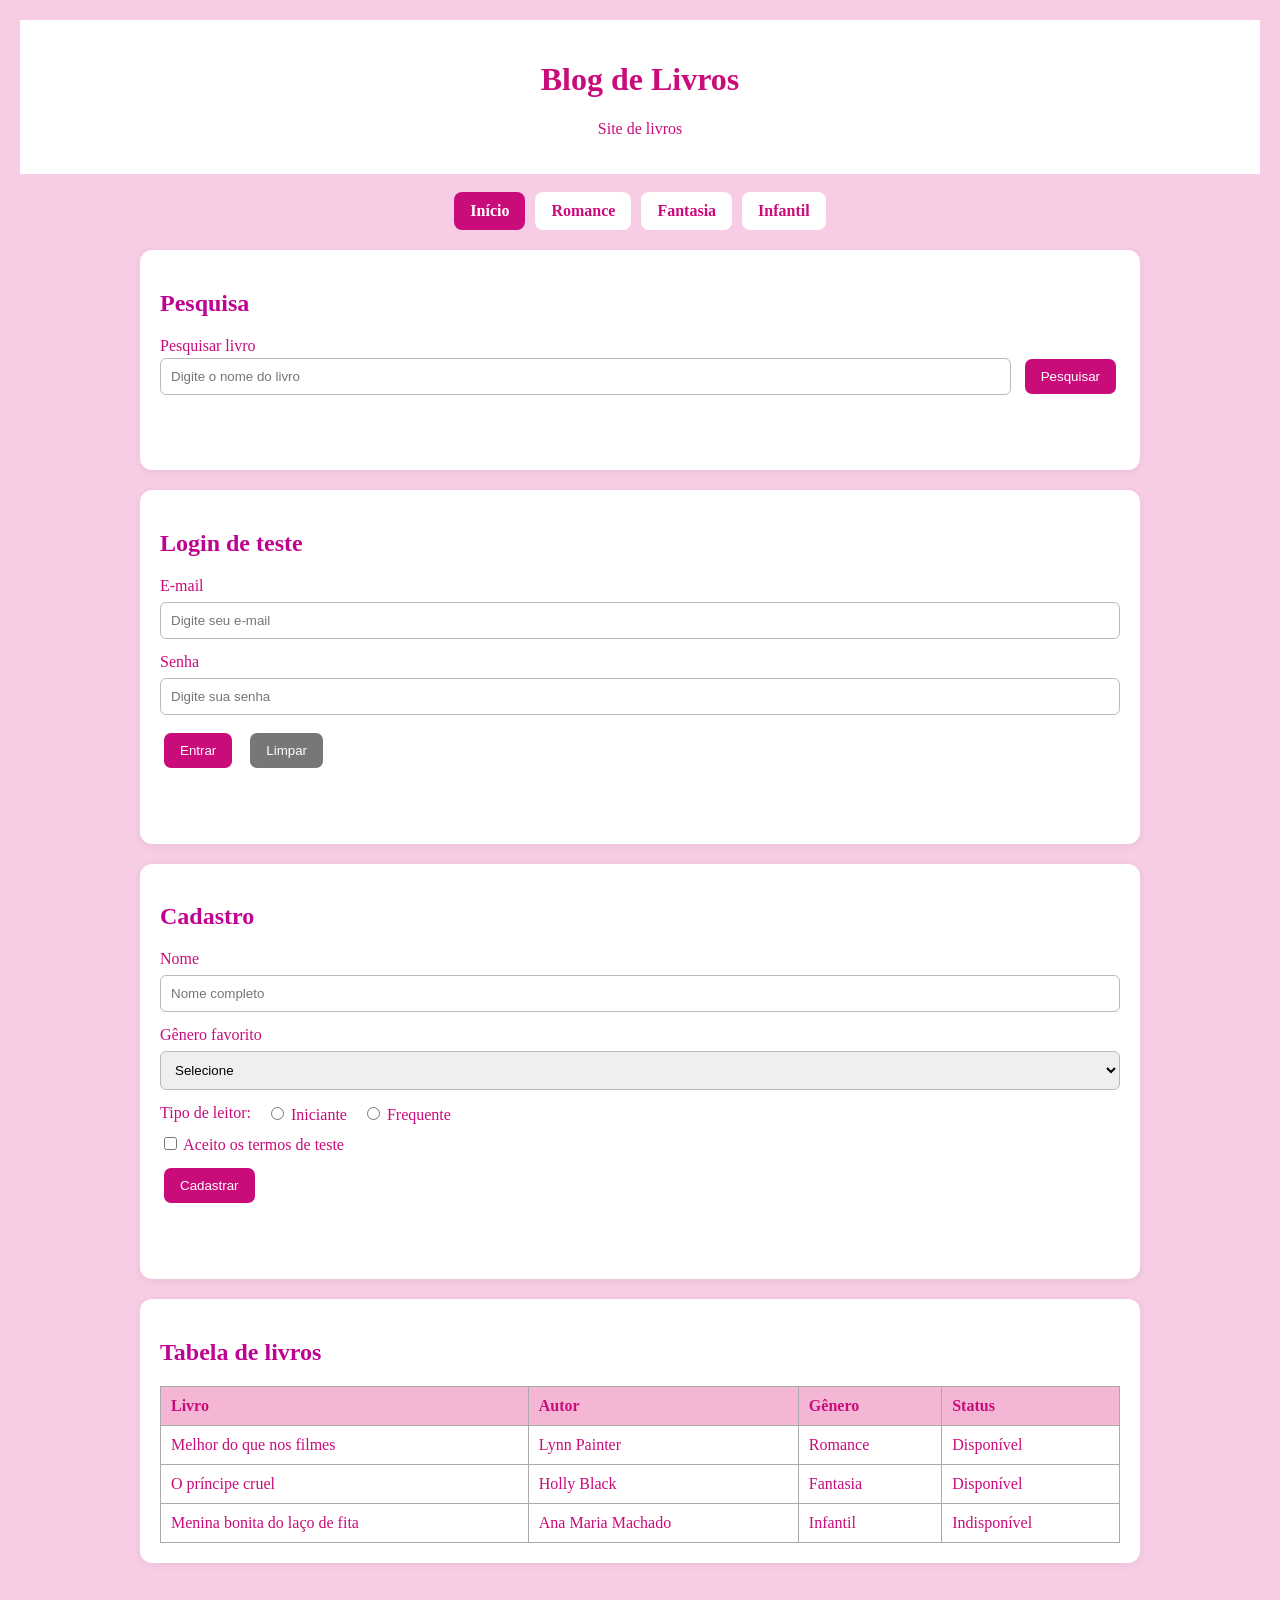
==== index.html @ db93f81b "alterações do código" ====
<!doctype html>
<html lang="pt-br">
  <head>
    <meta charset="UTF-8" />
    <meta name="viewport" content="width=device-width, initial-scale=1.0" />
    <title>Blog de Livros</title>
    <link rel="stylesheet" href="style.css" />
  </head>
  <body>
    <header>
      <h1 id="titulo-principal">Blog de Livros</h1>
      <p>Site de livros</p>
    </header>

    <nav id="menu-principal" class="menu">
      <a id="menu-inicio" class="item-menu ativo" href="index.html">Início</a>
      <a id="menu-romance" class="item-menu" href="index2.html">Romance</a>
      <a id="menu-fantasia" class="item-menu" href="index3.html">Fantasia</a>
      <a id="menu-infantil" class="item-menu" href="index4.html">Infantil</a>
    </nav>

    <main>
      <section class="card">
        <h2>Pesquisa</h2>
        <label for="campo-pesquisa">Pesquisar livro</label>
        <div class="linha">
          <input
            id="campo-pesquisa"
            name="pesquisa"
            class="campo campo-pesquisa"
            placeholder="Digite o nome do livro"
          />
          <button id="botao-pesquisar" class="botao" onclick="pesquisar()">
            Pesquisar
          </button>
        </div>
        <p id="resultado-pesquisa" class="mensagem" aria-live="polite"></p>
      </section>

      <section class="card">
        <h2>Login de teste</h2>
        <label for="email">E-mail</label>
        <input
          id="email"
          name="email"
          class="campo"
          type="email"
          placeholder="Digite seu e-mail"
        />

        <label for="senha">Senha</label>
        <input
          id="senha"
          name="senha"
          class="campo"
          type="password"
          placeholder="Digite sua senha"
        />

        <div class="linha">
          <button id="botao-login" class="botao" onclick="login()">
            Entrar
          </button>
          <button
            id="botao-limpar"
            class="botao secundario"
            onclick="limparLogin()"
          >
            Limpar
          </button>
        </div>
        <p id="mensagem-login" class="mensagem"></p>
      </section>

      <section class="card">
        <h2>Cadastro</h2>
        <label for="nome">Nome</label>
        <input
          id="nome"
          name="nome"
          class="campo"
          placeholder="Nome completo"
        />

        <label for="genero">Gênero favorito</label>
        <select id="genero" name="genero" class="campo">
          <option value="">Selecione</option>
          <option value="romance">Romance</option>
          <option value="fantasia">Fantasia</option>
          <option value="infantil">Infantil</option>
        </select>

        <div class="grupo-opcoes">
          <span>Tipo de leitor:</span>
          <label
            ><input type="radio" name="tipo-leitor" value="iniciante" />
            Iniciante</label
          >
          <label
            ><input type="radio" name="tipo-leitor" value="frequente" />
            Frequente</label
          >
        </div>

        <label class="check">
          <input id="aceite" name="aceite" type="checkbox" /> Aceito os termos
          de teste
        </label>

        <button id="botao-cadastrar" class="botao" onclick="cadastrarUsuario()">
          Cadastrar
        </button>
        <p id="mensagem-cadastro" class="mensagem"></p>
      </section>

      <section class="card">
        <h2>Tabela de livros</h2>
        <table id="tabela-livros">
          <thead>
            <tr>
              <th>Livro</th>
              <th>Autor</th>
              <th>Gênero</th>
              <th>Status</th>
            </tr>
          </thead>
          <tbody>
            <tr>
              <td>Melhor do que nos filmes</td>
              <td>Lynn Painter</td>
              <td>Romance</td>
              <td>Disponível</td>
            </tr>
            <tr>
              <td>O príncipe cruel</td>
              <td>Holly Black</td>
              <td>Fantasia</td>
              <td>Disponível</td>
            </tr>
            <tr>
              <td>Menina bonita do laço de fita</td>
              <td>Ana Maria Machado</td>
              <td>Infantil</td>
              <td>Indisponível</td>
            </tr>
          </tbody>
        </table>
      </section>
    </main>

    <script src="script.js"></script>
  </body>
</html>
---- style.css ----
/* Base */
body {
  margin: 0;
  padding: 20px;
  background: #f7cde5;
  color: #ca0c7b;
  font-family: Georgia, "Times New Roman", serif;
  font-size: 16px;
}

/* Layout */
header {
  margin-bottom: 18px;
  padding: 20px;
  background: #fff;
  text-align: center;
}

main {
  max-width: 1000px;
  margin: auto;
}

.card {
  margin-bottom: 20px;
  padding: 20px;
  background: #fff;
  border-radius: 12px;
  box-shadow: 0 2px 8px #0001;
}

h2 {
  color: #c00290;
}

/* Menu */
.menu {
  display: flex;
  flex-wrap: wrap;
  justify-content: center;
  gap: 10px;
  margin-bottom: 20px;
}

.item-menu {
  padding: 10px 16px;
  background: #fff;
  border-radius: 8px;
}

.item-menu.ativo {
  background: #ca0c7b;
  color: #fff;
}

/* Formulários */
.campo {
  display: block;
  width: 100%;
  box-sizing: border-box;
  margin: 7px 0 14px;
  padding: 10px;
  border: 1px solid #bbb;
  border-radius: 6px;
}

.linha {
  display: flex;
  align-items: center;
  gap: 10px;
}

.linha .campo {
  margin: 0;
}

.grupo-opcoes {
  display: flex;
  flex-wrap: wrap;
  gap: 15px;
  margin: 10px 0;
}

.check {
  display: block;
  margin: 10px 0;
}

/* Botões */
.botao {
  margin: 4px;
  padding: 10px 16px;
  border: 0;
  border-radius: 7px;
  background: #ca0c7b;
  color: #fff;
  cursor: pointer;
}

.botao.secundario {
  background: #777;
}

.botao:disabled {
  opacity: 0.5;
  cursor: not-allowed;
}

.mensagem {
  min-height: 20px;
  font-weight: bold;
}

/* Tabela */
table {
  width: 100%;
  margin-top: 10px;
  border-collapse: collapse;
}

th,
td {
  padding: 10px;
  border: 1px solid #aaa;
  text-align: left;
}

th {
  background: #f3b6d5;
}

tr:hover {
  background: #f0d4e3;
}

/* Links */
a {
  color: #ca0c7b;
  text-decoration: none;
  font-weight: bold;
}

/* Utilitários */
.oculto {
  display: none;
}

/* Responsividade */
@media (max-width: 600px) {
  .linha {
    flex-direction: column;
    align-items: stretch;
  }
}
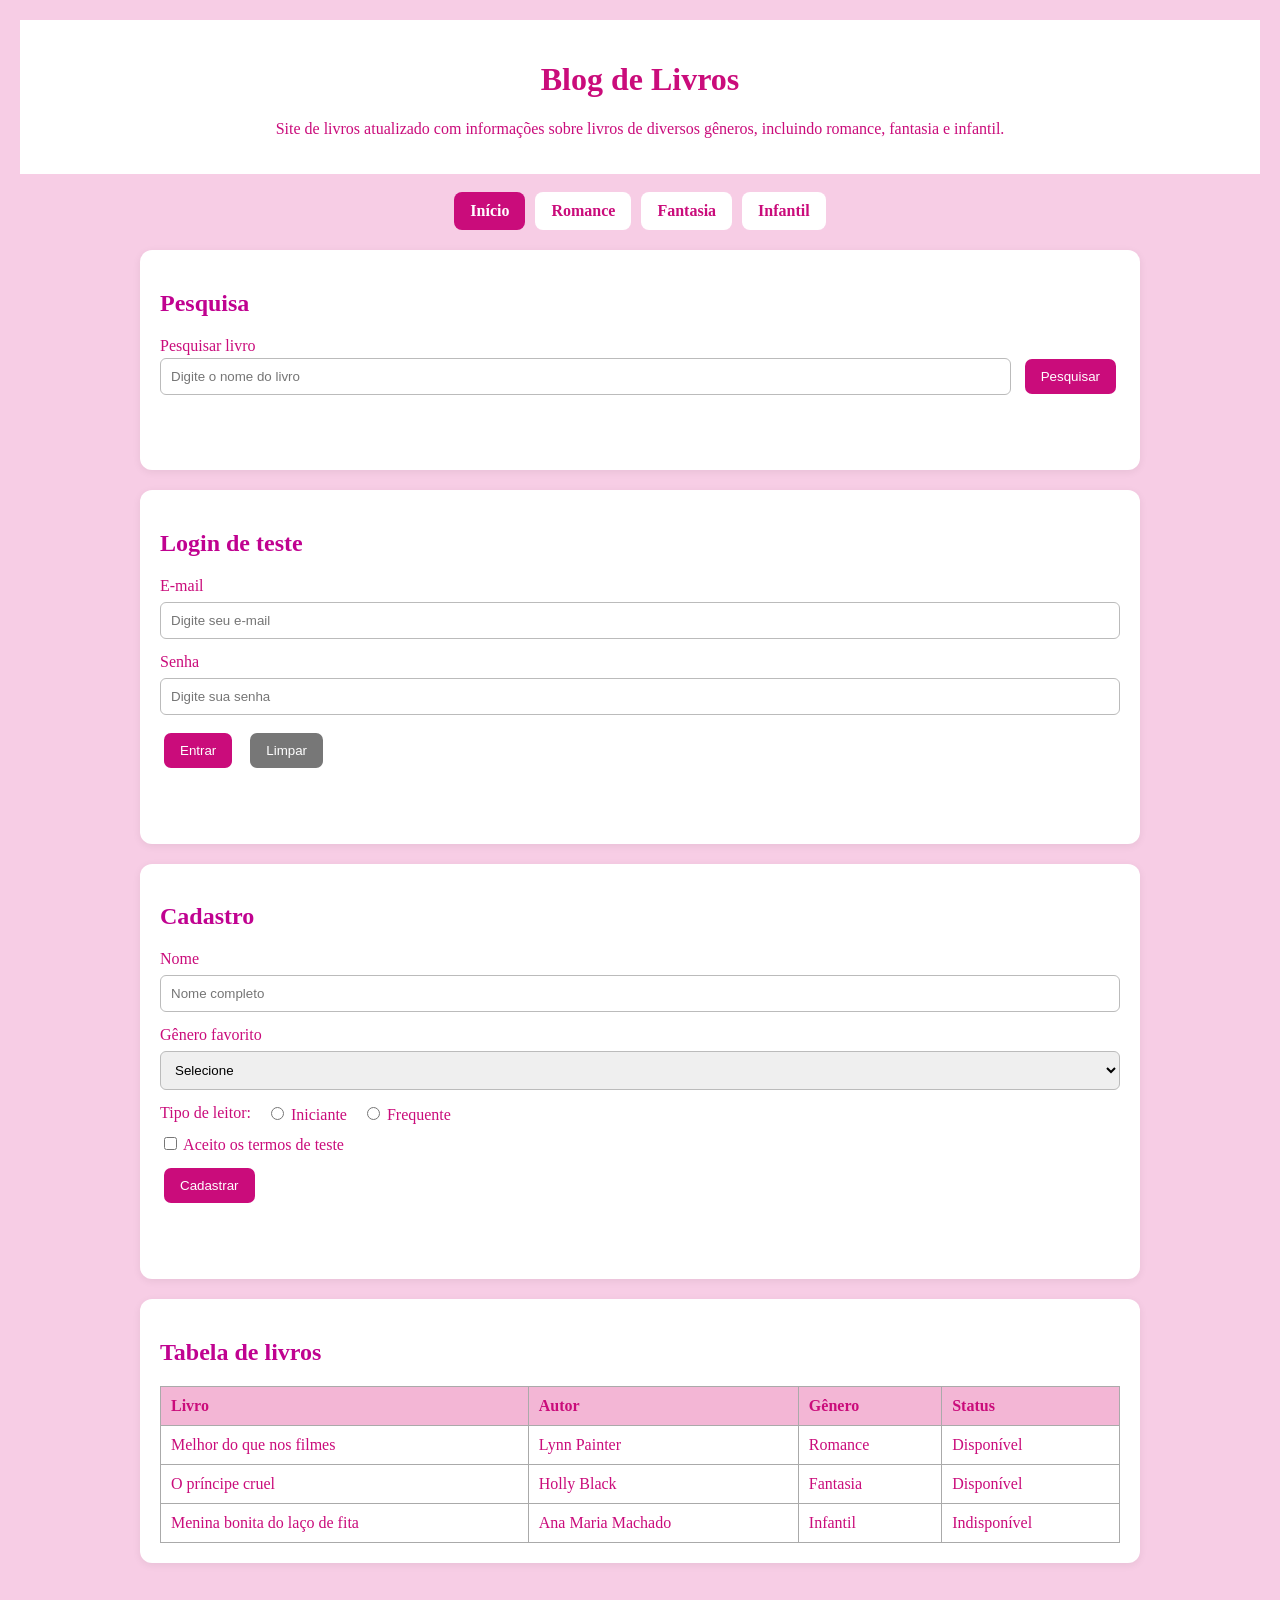
==== commit 9087b9ca: "alteração para teste" ====
--- a/index.html
+++ b/index.html
@@ -9,7 +9,8 @@
   <body>
     <header>
       <h1 id="titulo-principal">Blog de Livros</h1>
-      <p>Site de livros</p>
+      <p>Site de livros atualizado com informações sobre livros de diversos gêneros, incluindo romance, fantasia e infantil.</p
+      </p>
     </header>
 
     <nav id="menu-principal" class="menu">
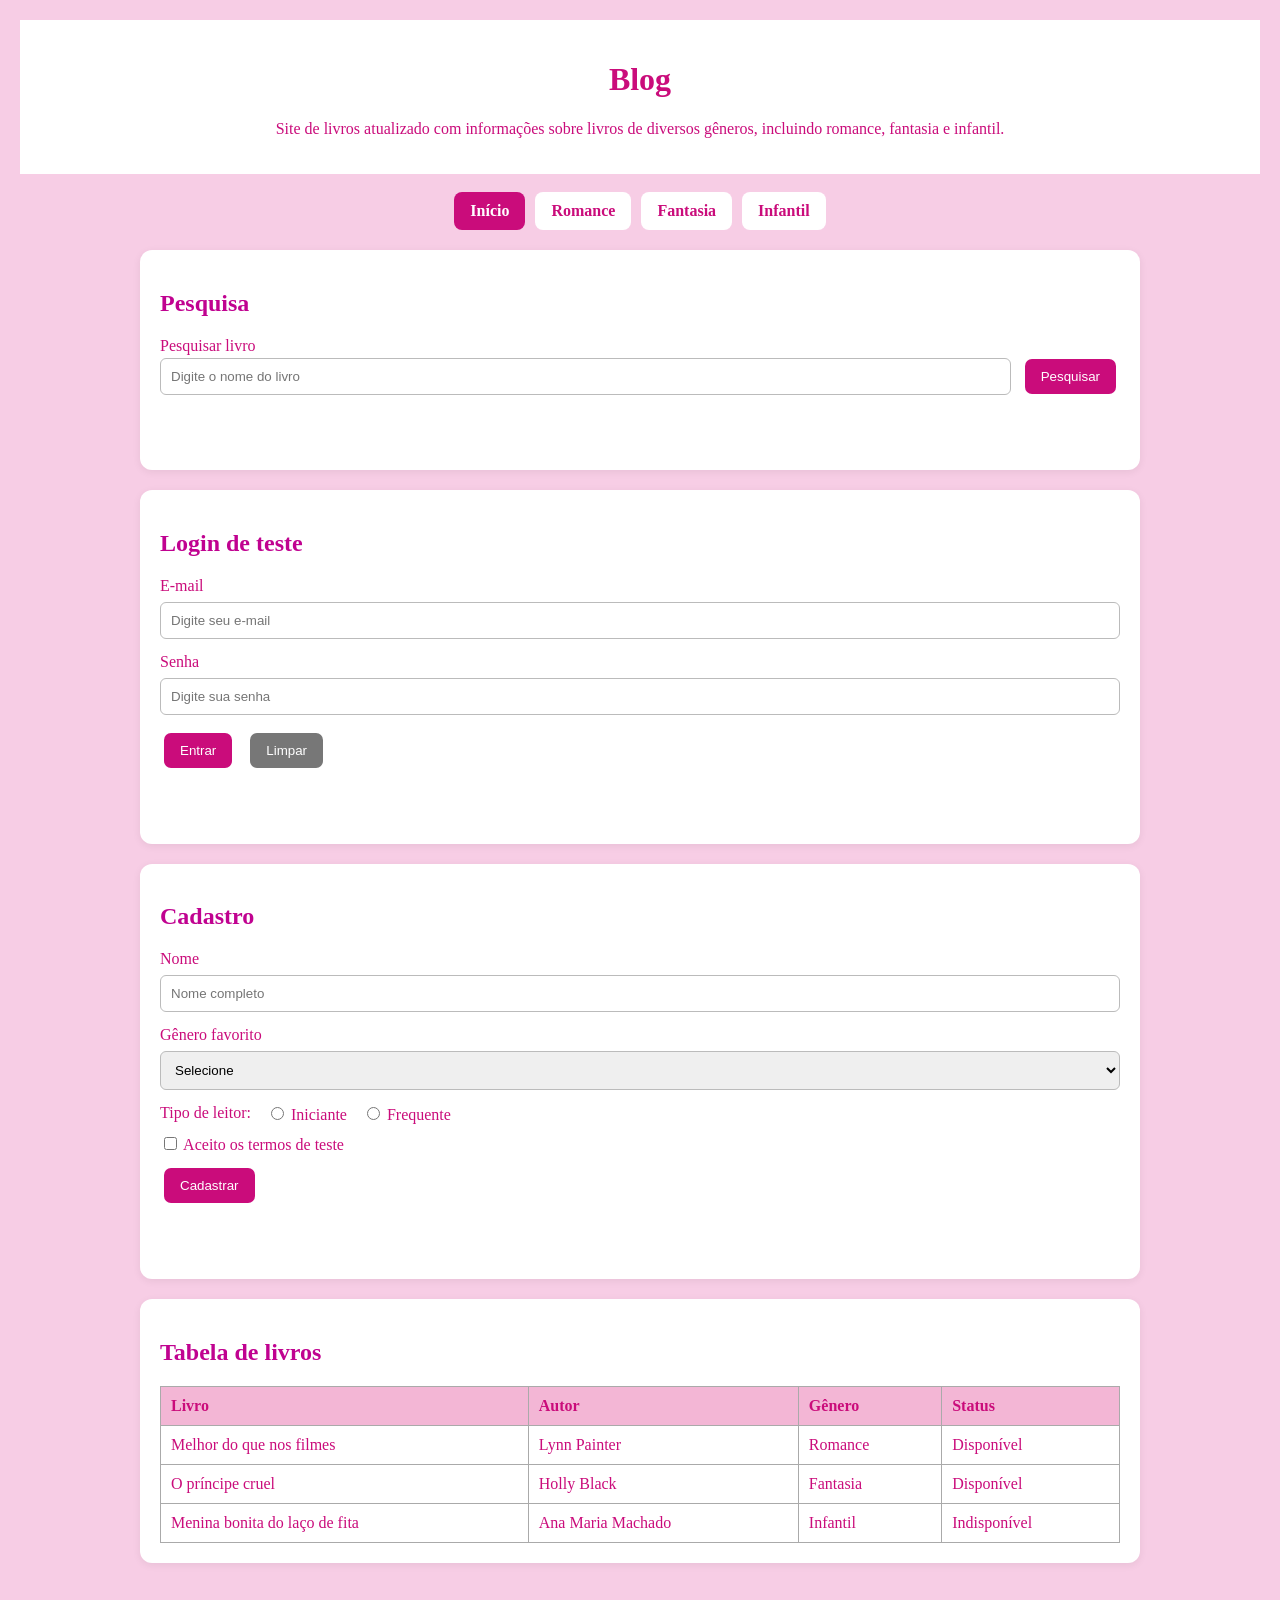
==== commit f6387f01: "alteração titulo da pagina" ====
--- a/index.html
+++ b/index.html
@@ -8,7 +8,7 @@
   </head>
   <body>
     <header>
-      <h1 id="titulo-principal">Blog de Livros</h1>
+      <h1 id="titulo-principal">Blog</h1>
       <p>Site de livros atualizado com informações sobre livros de diversos gêneros, incluindo romance, fantasia e infantil.</p
       </p>
     </header>
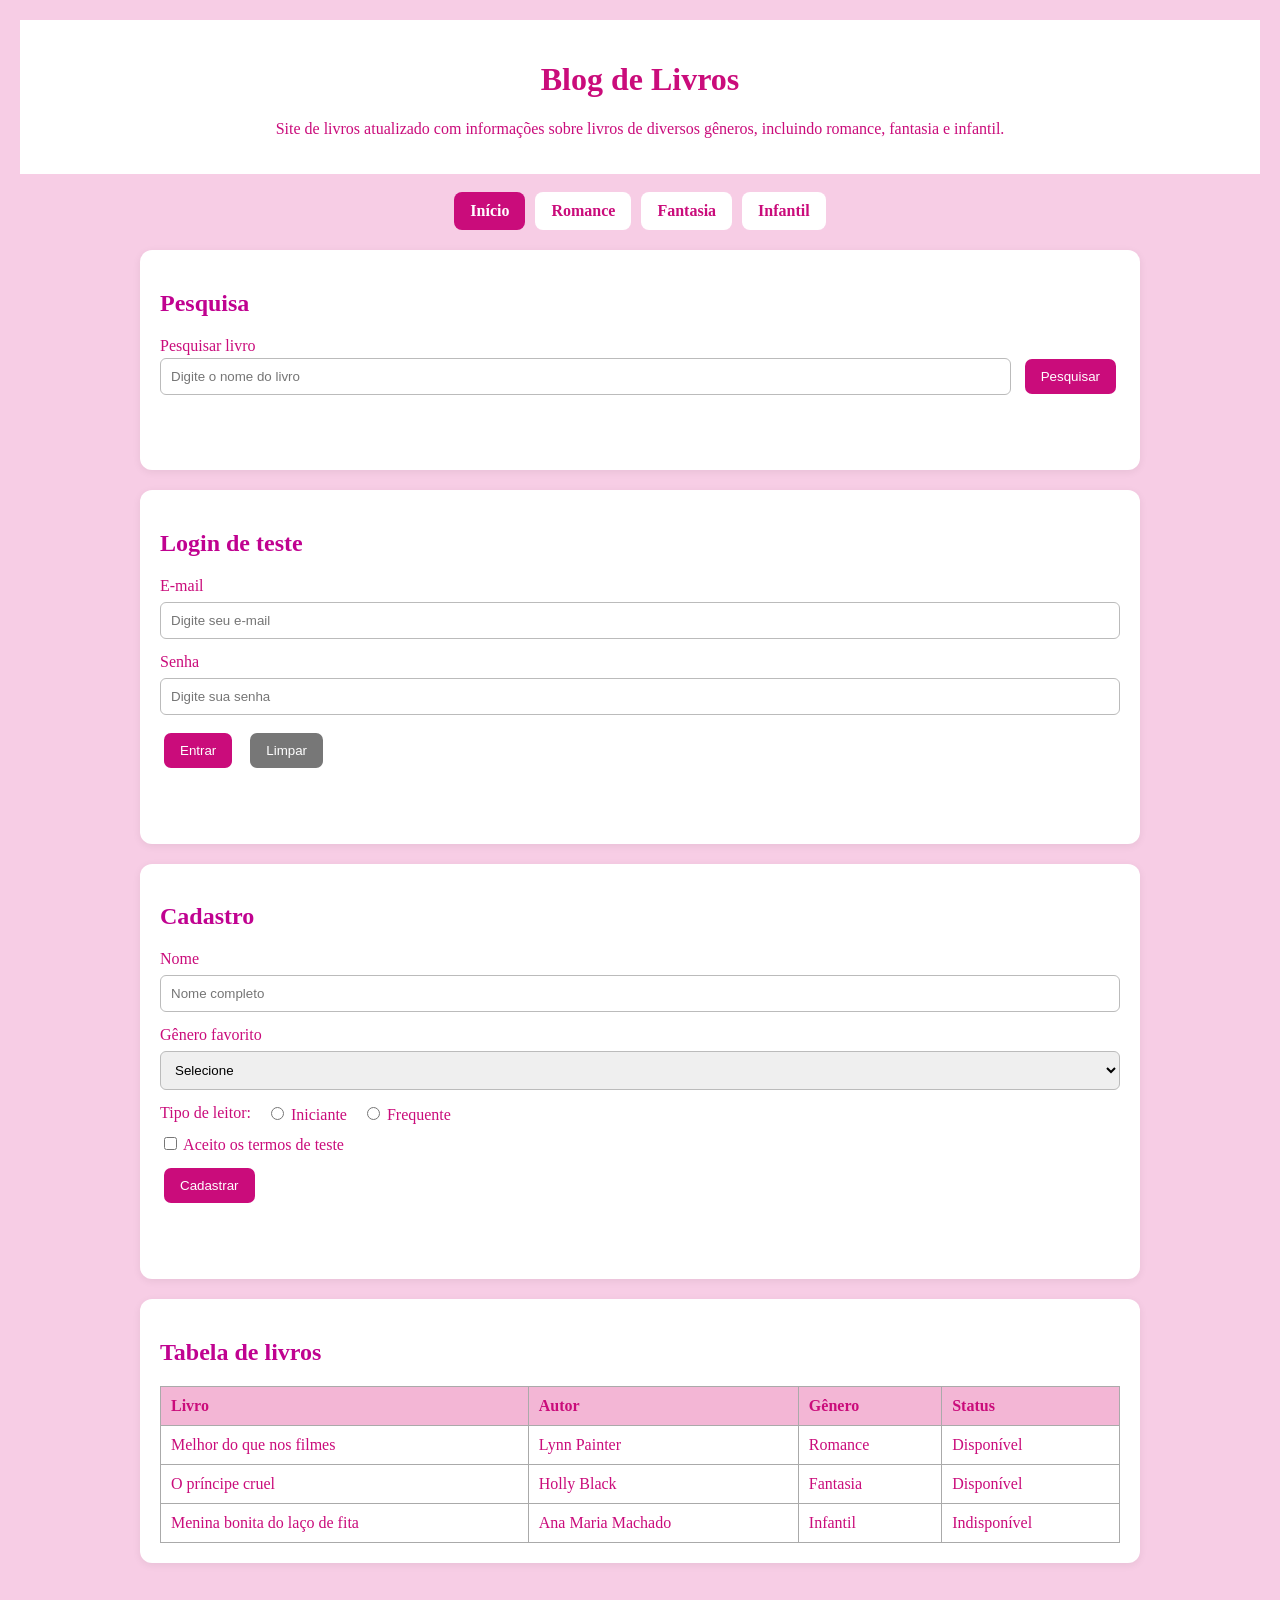
==== commit 4bb8810d: "alteração titulo da pagina real" ====
--- a/index.html
+++ b/index.html
@@ -3,12 +3,12 @@
   <head>
     <meta charset="UTF-8" />
     <meta name="viewport" content="width=device-width, initial-scale=1.0" />
-    <title>Blog de Livros</title>
+    <title>Blog </title>
     <link rel="stylesheet" href="style.css" />
   </head>
   <body>
     <header>
-      <h1 id="titulo-principal">Blog</h1>
+      <h1 id="titulo-principal">Blog de Livros</h1>
       <p>Site de livros atualizado com informações sobre livros de diversos gêneros, incluindo romance, fantasia e infantil.</p
       </p>
     </header>
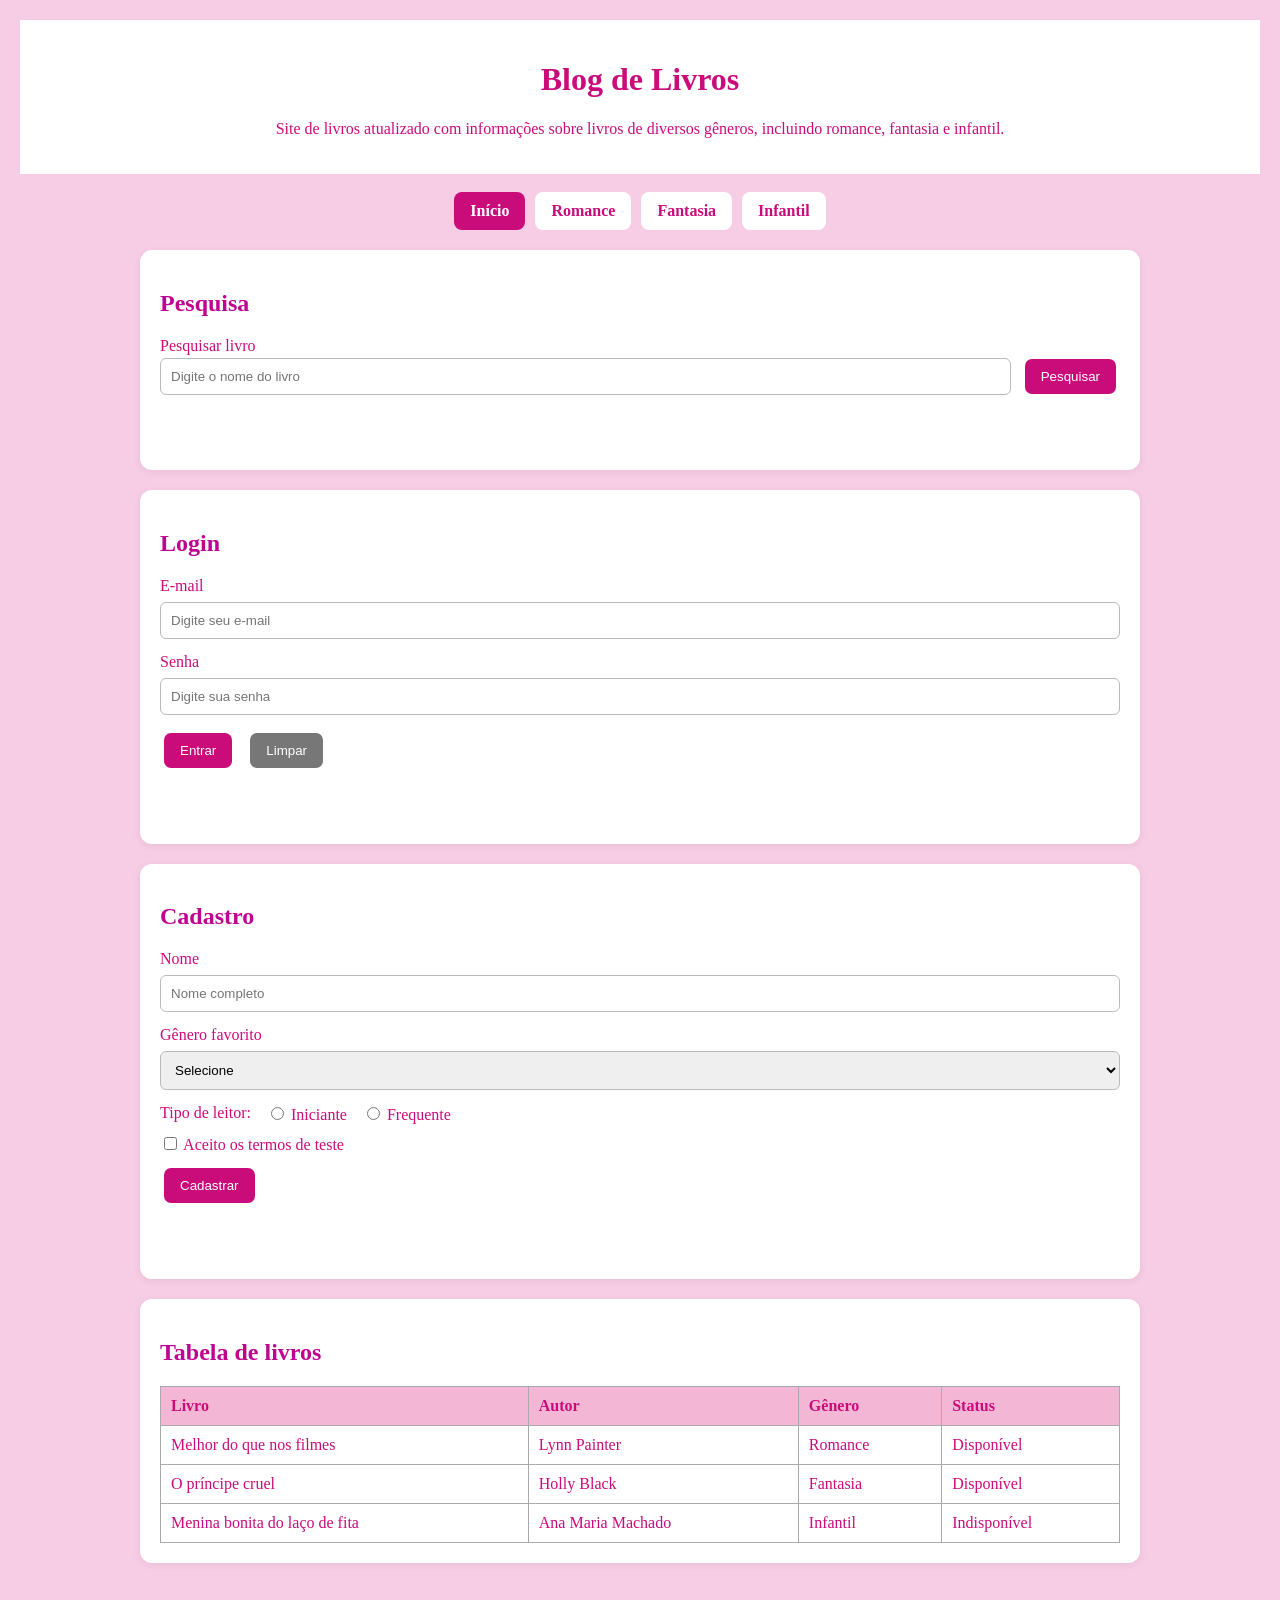
==== commit 366b2c02: "alteração login" ====
--- a/index.html
+++ b/index.html
@@ -39,7 +39,7 @@
       </section>
 
       <section class="card">
-        <h2>Login de teste</h2>
+        <h2>Login</h2>
         <label for="email">E-mail</label>
         <input
           id="email"
